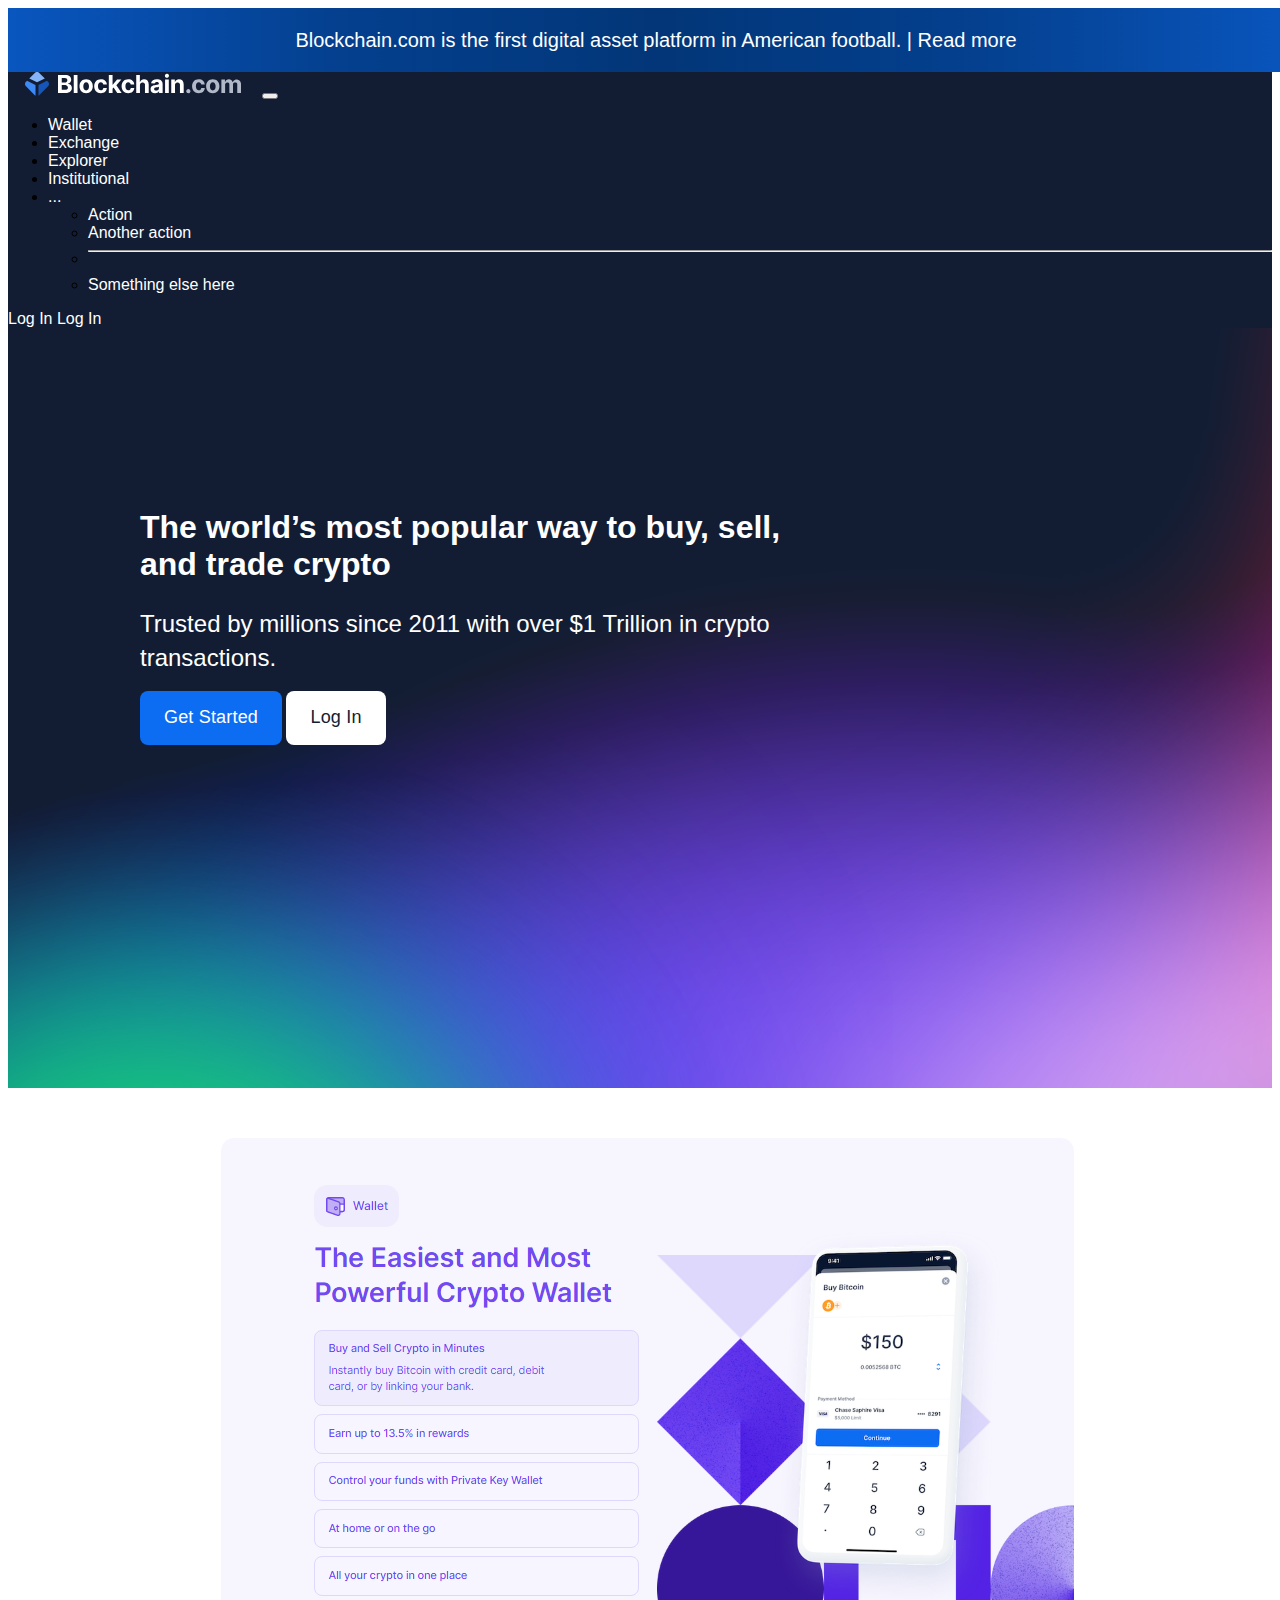
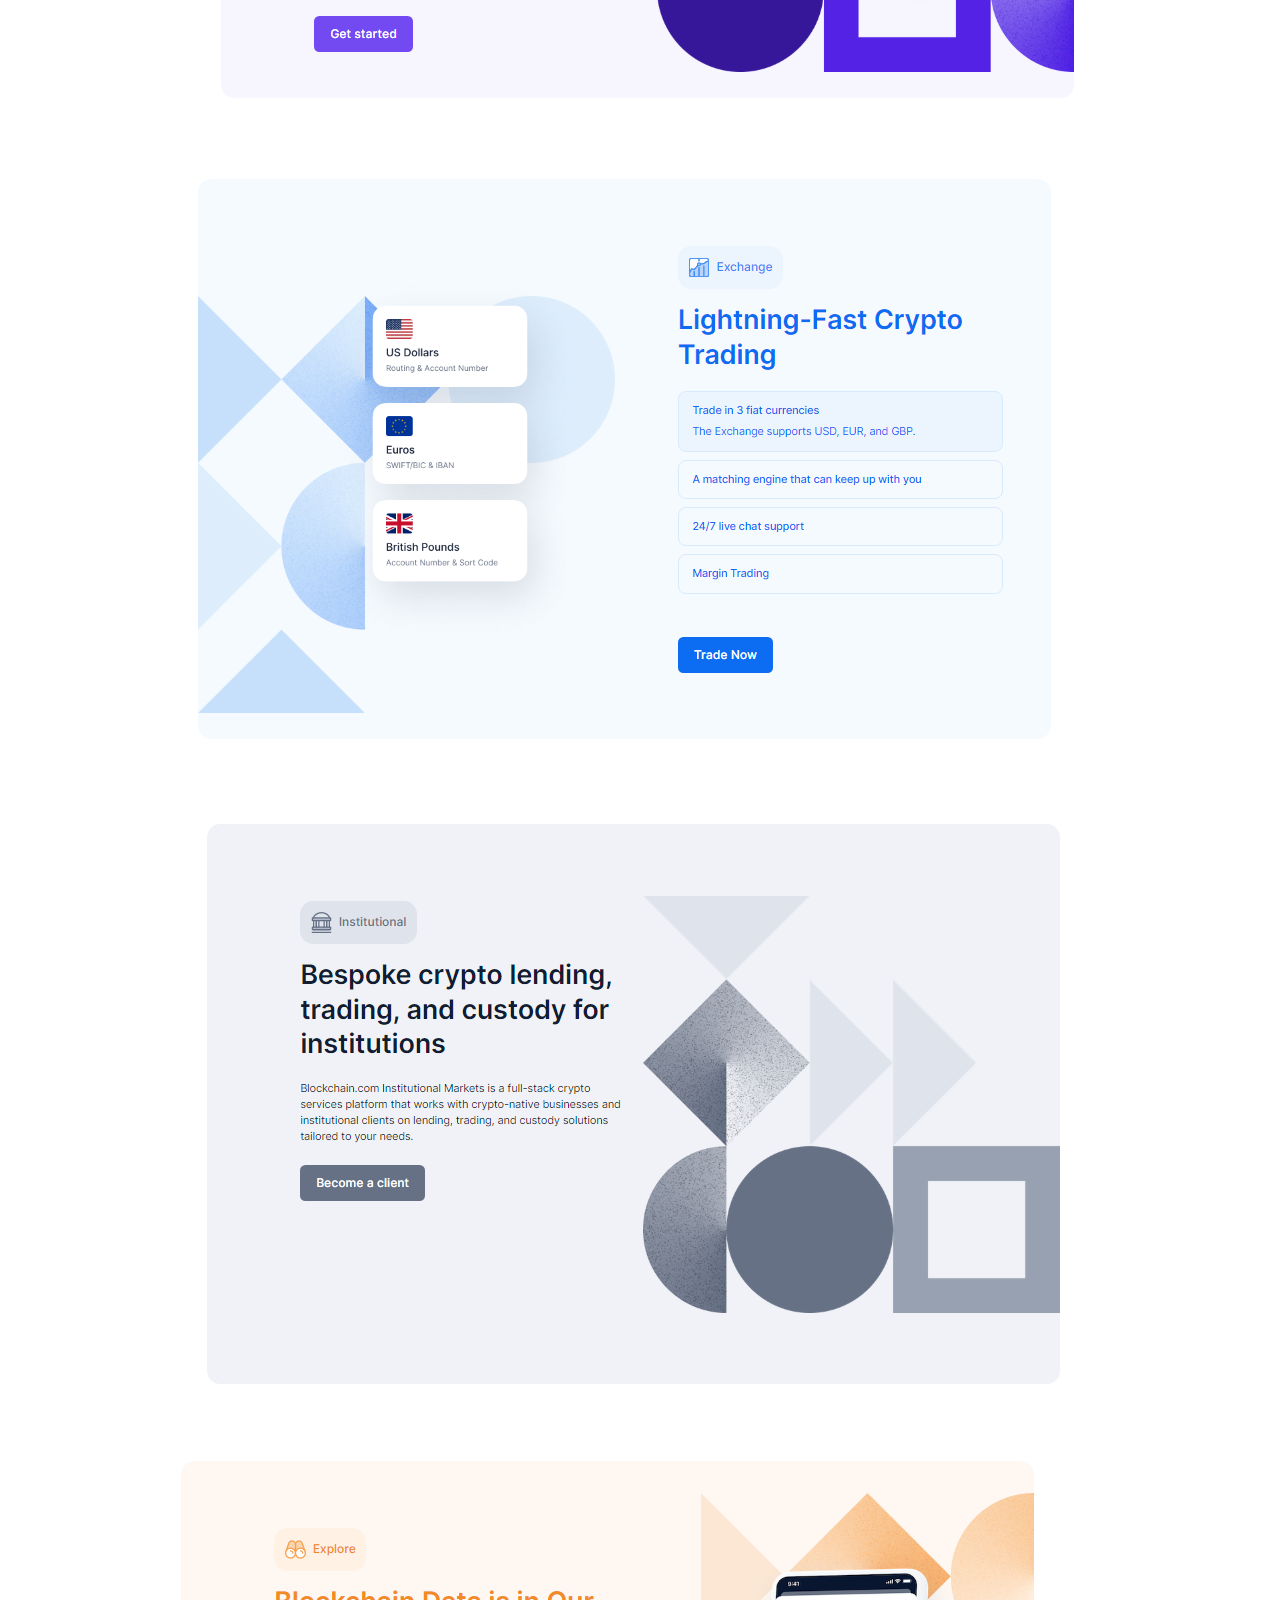
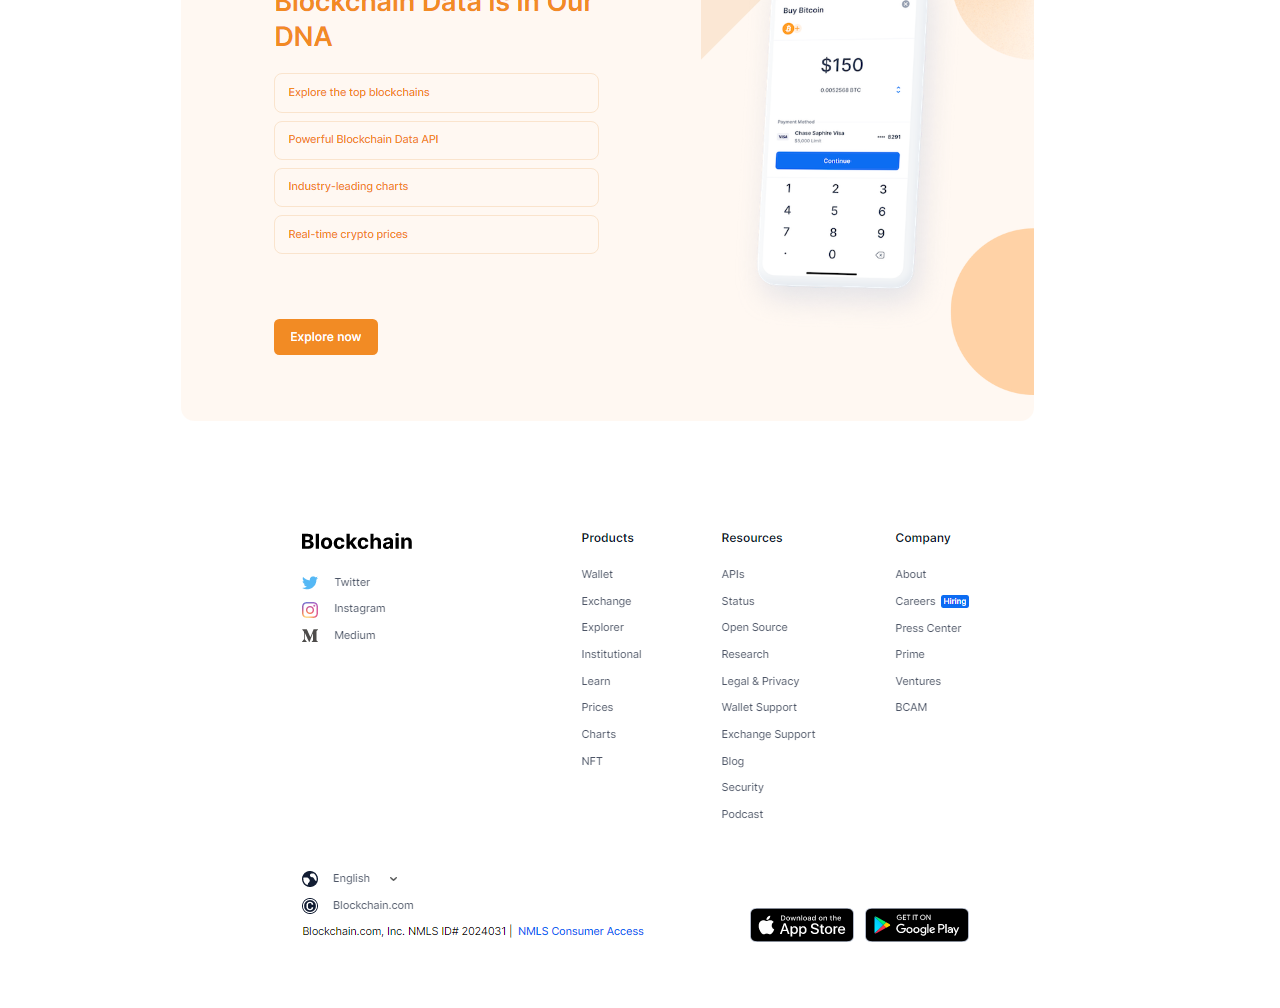
==== index.html @ dfd8231a "first commit" ====
<!DOCTYPE html>
<html lang="en">
<head>
    <meta name="msapplication-TileColor" content="#ffffff"/><meta name="msapplication-TileImage" content="static/img/ms-icon-144x144.png"/><meta name="keywords" content="best wallet, bitcoin cash wallet, bitcoin wallet, btc wallet, buy bitcoin, buy cryptocurrency, coin wallet, crypto wallet, cryptocurrency wallet, digital wallet, ether wallet, ethereum wallet, safest wallet, secure crypto wallet, usd to bitcoin, blockchains, venture, fund, blockchain ventures, blockchain fund"/><meta property="og:url" content="index.html"/><meta property="og:type" content="website"/><meta property="og:title" content="Blockchain.com - The Most Trusted Crypto Company"/><meta property="og:description" content="Blockchain.com is the most popular place to securely buy, store, and trade Bitcoin, Ethereum, and other top cryptocurrencies. "/><meta property="og:image" content="static/img/home/opengraph.png"/><meta property="og:image:type" content="image/png"/><meta name="twitter:card" content="summary_large_image"/><meta name="twitter:image" content="static/img/home/opengraph.png"/><meta name="twitter:description" content="Blockchain.com is the most popular place to securely buy, store, and trade Bitcoin, Ethereum, and other top cryptocurrencies. "/><link rel="apple-touch-icon" sizes="180x180" href="static/apple-touch-icon.png"/><link rel="icon" type="image/png" sizes="32x32" href="static/favicon-32x32.png"/><link rel="icon" type="image/png" sizes="16x16" href="static/favicon-16x16.png"/><link rel="shortcut icon" href="static/favicon.ico" type="image/x-icon"/><link rel="stylesheet" href="../rsms.me/inter/inter.css"/><meta name="apple-itunes-app" content="app-id=493253309"/><link rel="stylesheet" href="https://fonts.googleapis.com/css?family=Playfair+Display:400;subset=latin"/><link rel="manifest" href="manifest.json"/>
    <title>Blockchain.com | The Most Trusted Crypto Wallet &amp; Exchange</title>
    <link href="https://cdn.jsdelivr.net/npm/bootstrap@5.1.3/dist/css/bootstrap.min.css" rel="stylesheet" integrity="sha384-1BmE4kWBq78iYhFldvKuhfTAU6auU8tT94WrHftjDbrCEXSU1oBoqyl2QvZ6jIW3" crossorigin="anonymous">
    <link rel="stylesheet" href="style.css">
  </head>
<body> 
  <div class="container-fluid text">
    <div class="">
      <a href="#">Blockchain.com is the first digital asset platform in American football. | Read more</a>
    </div>
  </div>
    <nav class="navbar navbar-expand-lg navbar-dark" style="background-color: rgb(18, 29, 51)">
      <div class="container-fluid">
        <a class="navbar-brand" href="#">
          <img src="static/img/bc-logo.svg" alt="" width="250" height="24">
        </a>
        <button class="navbar-toggler" type="button" data-bs-toggle="collapse" data-bs-target="#navbarSupportedContent" aria-controls="navbarSupportedContent" aria-expanded="false" aria-label="Toggle navigation">
          <span class="navbar-toggler-icon"></span>
        </button>
        <div class="collapse navbar-collapse" id="navbarSupportedContent">
          <ul class="navbar-nav me-auto mb-2 mb-lg-0">
            <li class="nav-item">
              <a class="nav-link active" aria-current="page" href="https://www.blockchain.com/wallet">Wallet</a>
            </li>
            <li class="nav-item">
              <a class="nav-link" href="https://exchange.blockchain.com/">Exchange</a>
            </li>
            <li class="nav-item">
              <a class="nav-link" href="https://www.blockchain.com/explorer">Explorer</a>
            </li>
            <li class="nav-item">
              <a class="nav-link" href="https://www.blockchain.com/institutional">Institutional</a>
            </li>

            <li class="nav-item dropdown">
              <a class="nav-link" href="#" id="navbarDropdown" role="button" data-bs-toggle="dropdown" aria-expanded="false">
                ...
              </a>
              <ul class="dropdown-menu" aria-labelledby="navbarDropdown">
                <li><a class="dropdown-item" href="#">Action</a></li>
                <li><a class="dropdown-item" href="#">Another action</a></li>
                <li><hr class="dropdown-divider"></li>
                <li><a class="dropdown-item" href="#">Something else here</a></li>
              </ul>
            </li>
          </ul>
          <form class="d-flex">
            <!-- <input class="form-control me-2" type="search" placeholder="Search" aria-label="Search"> -->
            <a href="login.html" class="btn btn-outline-light"> Log In</a>
            <a href="https://login.blockchain.com/#/signup?showWallet" class="btn btn-light"> Log In</a>
          </form>
        </div>
      </div>
    </nav>

    <div class="container-fluid cePXDf">    
    <div class="container jqlzrh">
      <div class="ldGnJz cmBafN">
        <h1 class=" cCjakL ">The world’s most popular way to buy, sell, and trade crypto</h1>
        <p class="kYEboM hrbjxU">Trusted by millions since 2011 with over $1 Trillion in crypto transactions.</p>
      </div>
      <div>
        <a href="login.html" class="lfCkyW ">Get Started</a>
        <a href="https://login.blockchain.com/#/signup?showWallet" class="hHPsBu ">Log In</a>
      </div>
    </div>
  </div>

  <div class="container-fluid LQmZj">
      <img src="static/Screenshot 2022-05-08 024147.png" class="img-fluid" alt="">
  </div>
  <div class="container-fluid LQmZj">
    <img src="static/Screenshot 2022-05-08 024626.png" class="img-fluid" alt="">
  </div>
  <div class="container-fluid LQmZj">
    <img src="static/Screenshot 2022-05-08 024654.png" class="img-fluid" alt="">
  </div>
  <div class="container-fluid LQmZj">
      <img src="static/Screenshot 2022-05-08 024722.png" class="img-fluid" alt="">
  </div>
  <div class="container-fluid LQmZj">
      <img src="static/Screenshot 2022-05-08 025854.png" class="img-fluid" alt="">
  </div>
  
    <script src="https://cdn.jsdelivr.net/npm/bootstrap@5.1.3/dist/js/bootstrap.bundle.min.js" integrity="sha384-ka7Sk0Gln4gmtz2MlQnikT1wXgYsOg+OMhuP+IlRH9sENBO0LRn5q+8nbTov4+1p" crossorigin="anonymous"></script>
</body>
</html>
---- style.css ----
body {
    font-size: 100%;
    font-style: normal;
    font-family: Inter, -apple-system, BlinkMacSystemFont, "Segoe UI", Roboto, Oxygen, Ubuntu, Cantarell, "Open Sans", "Helvetica Neue", sans-serif;
    -webkit-font-smoothing: antialiased;
    text-rendering: optimizelegibility;
}
a {
    text-decoration: none;
    color: white;
}
a:hover{
    text-decoration: none;
    color: white;
}
.text {
        display: flex;
        /* position: fixed; */
        -webkit-box-pack: center;
        justify-content: center;
        -webkit-box-align: center;
        align-items: center;
        height: 4rem;
        font-weight: 500;
        width: 100%;
        color: white;
        font-size: 1.25rem;
        z-index: 10;
        background-image: linear-gradient(to right, rgb(9, 86, 191), rgb(4, 64, 143), rgb(2, 54, 120), rgb(4, 64, 143), rgb(9, 86, 191));
        padding: 0px 1rem;
}

.cePXDf {
    background-color: rgb(20, 70, 153);
    background-image: url(static/img/home/home-hero-gradient.svg);
    background-repeat: no-repeat;
    background-size: cover;
    background-position: center bottom;
    color: rgb(255, 255, 255);
    height: 600px;
    padding-top: 10rem;
}
.jqlzrh {
    box-sizing: content-box;
    max-width: 62.5rem;
    margin: 0px auto;
    padding: 0px 2.5rem;
}
.ldGnJz {
    /* padding: 7.5rem 0px 5rem; */
    max-width: 43.3125rem;
}
.cCjakL {
    color: rgb(255, 255, 255);
    margin-bottom: 1rem;
}

.kRtqet {
    font-size: 1.5rem;
    line-height: 1.8125rem;
}
.kYEboM {
    margin-bottom: 1rem;
}
.hrbjxU {
    font-size: 1.5rem;
    font-weight: 500;
    line-height: 2.125rem;
}
.lfCkyW {
    display: inline-flex;
    -webkit-box-pack: center;
    justify-content: center;
    -webkit-box-align: center;
    align-items: center;
    padding: 0.75rem 1.375rem;
    font-size: 1.125rem;
    font-weight: 500;
    letter-spacing: 0.01em;
    line-height: 144%;
    border-radius: 0.5rem;
    border: 0.125rem solid transparent;
    cursor: pointer;
    transition: all 0.3s ease 0s;
    white-space: nowrap;
    background-color: rgb(12, 108, 242);
    color: rgb(255, 255, 255);
}
.hHPsBu {
    display: inline-flex;
    -webkit-box-pack: center;
    justify-content: center;
    -webkit-box-align: center;
    align-items: center;
    padding: 0.75rem 1.375rem;
    font-size: 1.125rem;
    font-weight: 500;
    letter-spacing: 0.01em;
    line-height: 144%;
    border-radius: 0.5rem;
    border: 0.125rem solid transparent;
    cursor: pointer;
    transition: all 0.3s ease 0s;
    white-space: nowrap;
    color: rgb(18, 29, 51);
    background: rgb(255, 255, 255);
}

.LQmZj {
    display: flex;
    margin: 0 auto;
    justify-content: center;
    align-items: center;
    margin-top: 3rem;
}
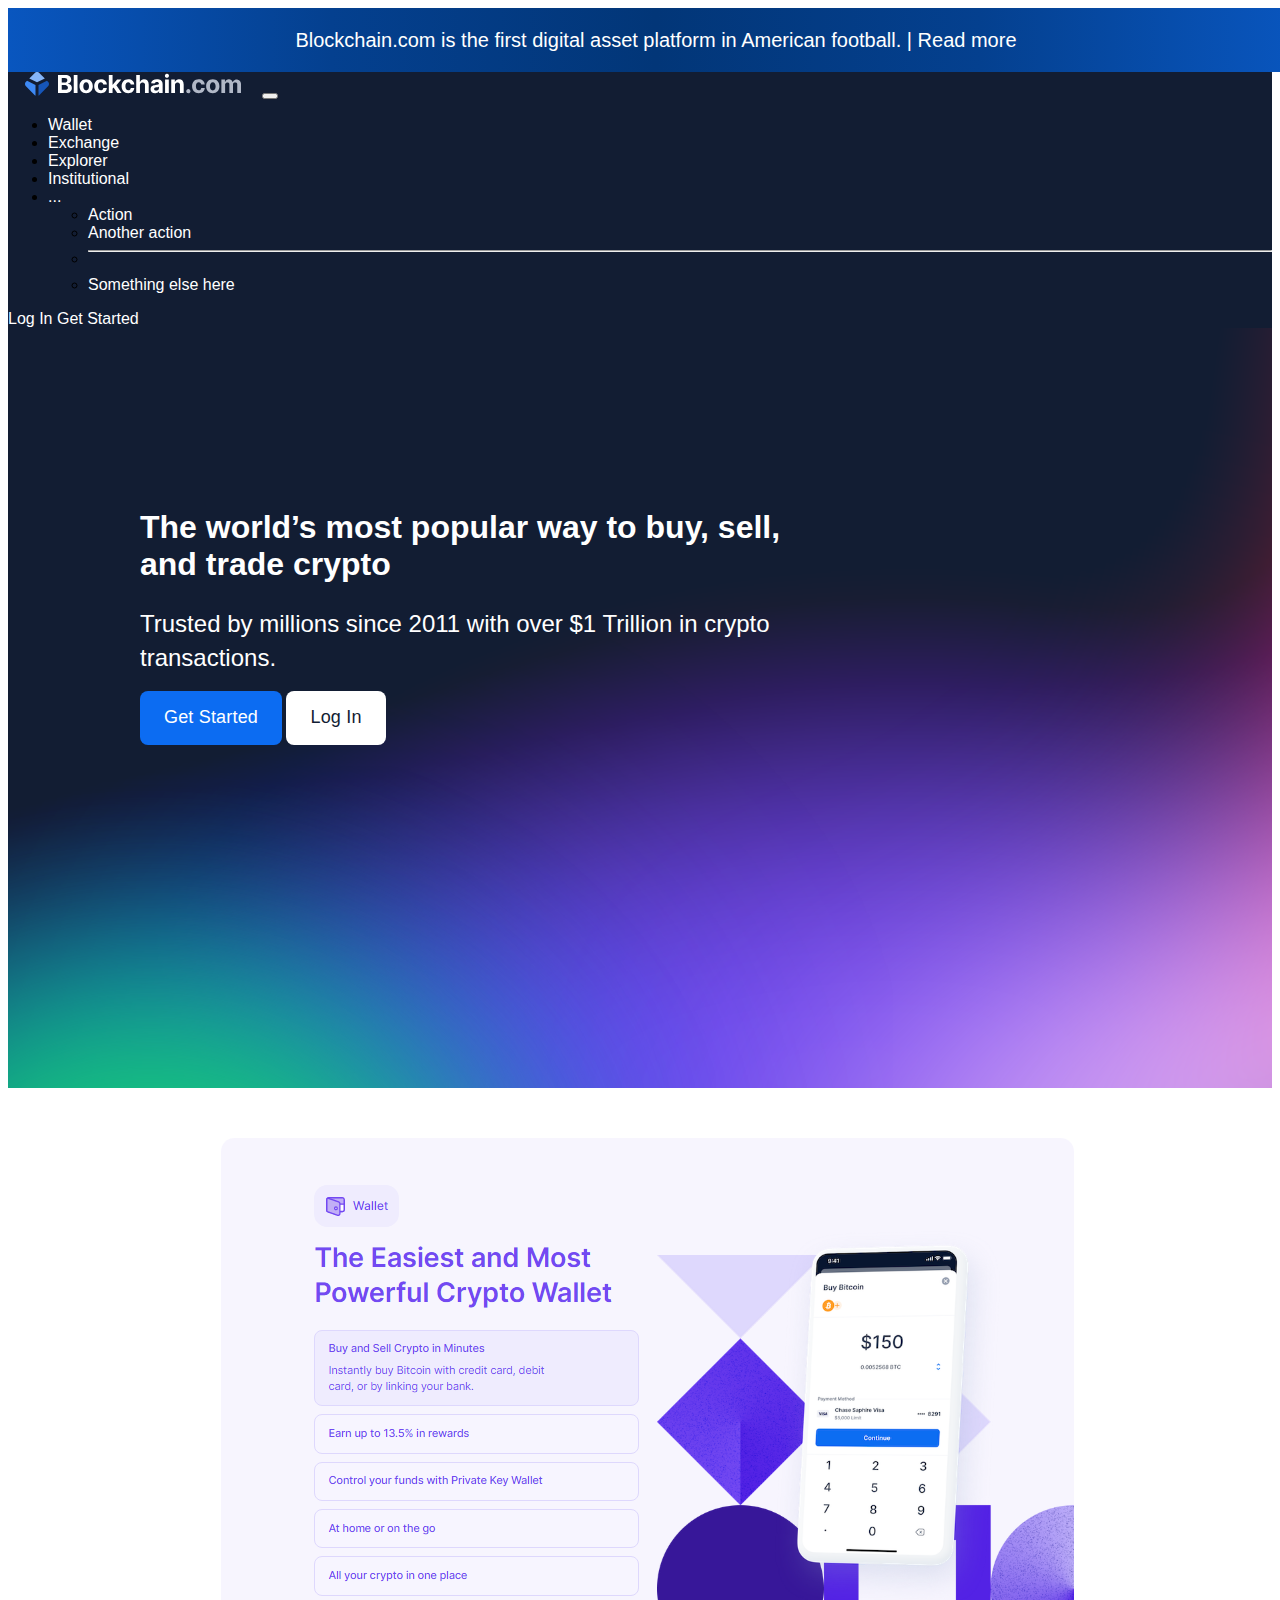
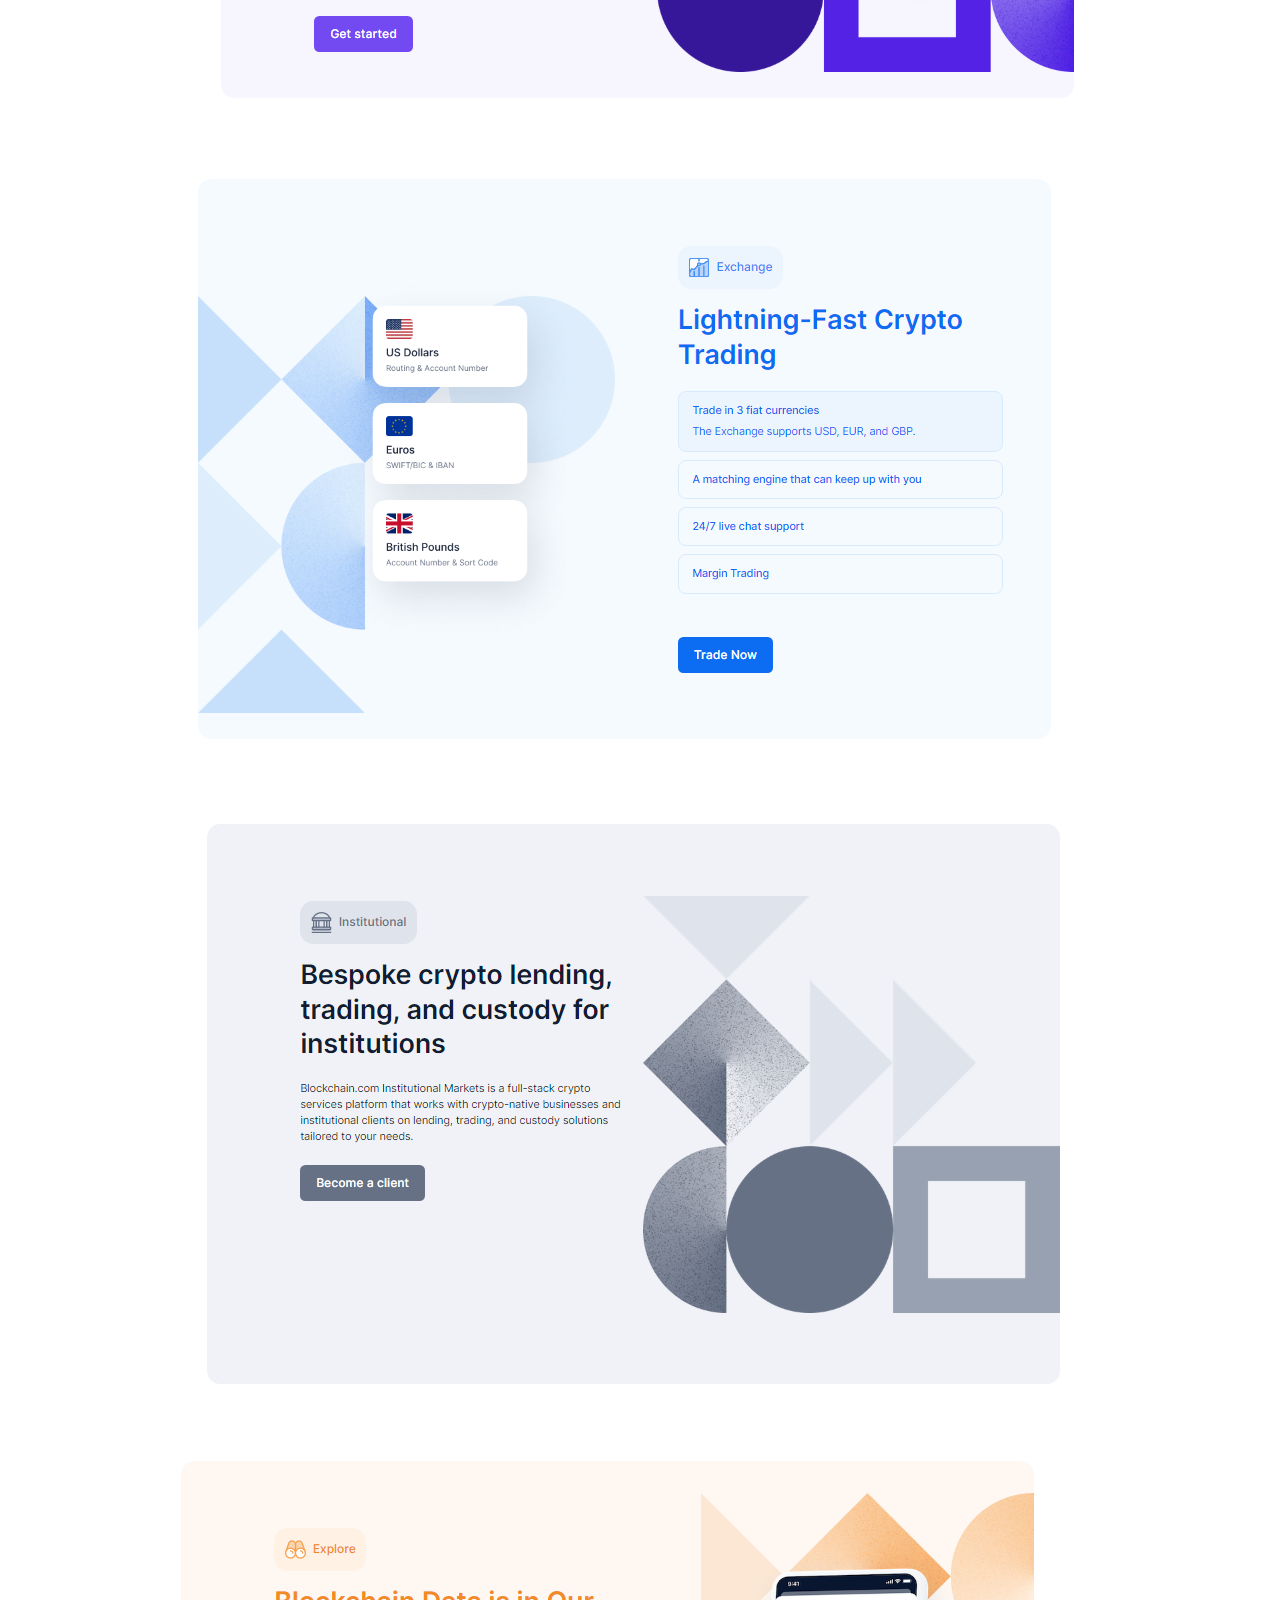
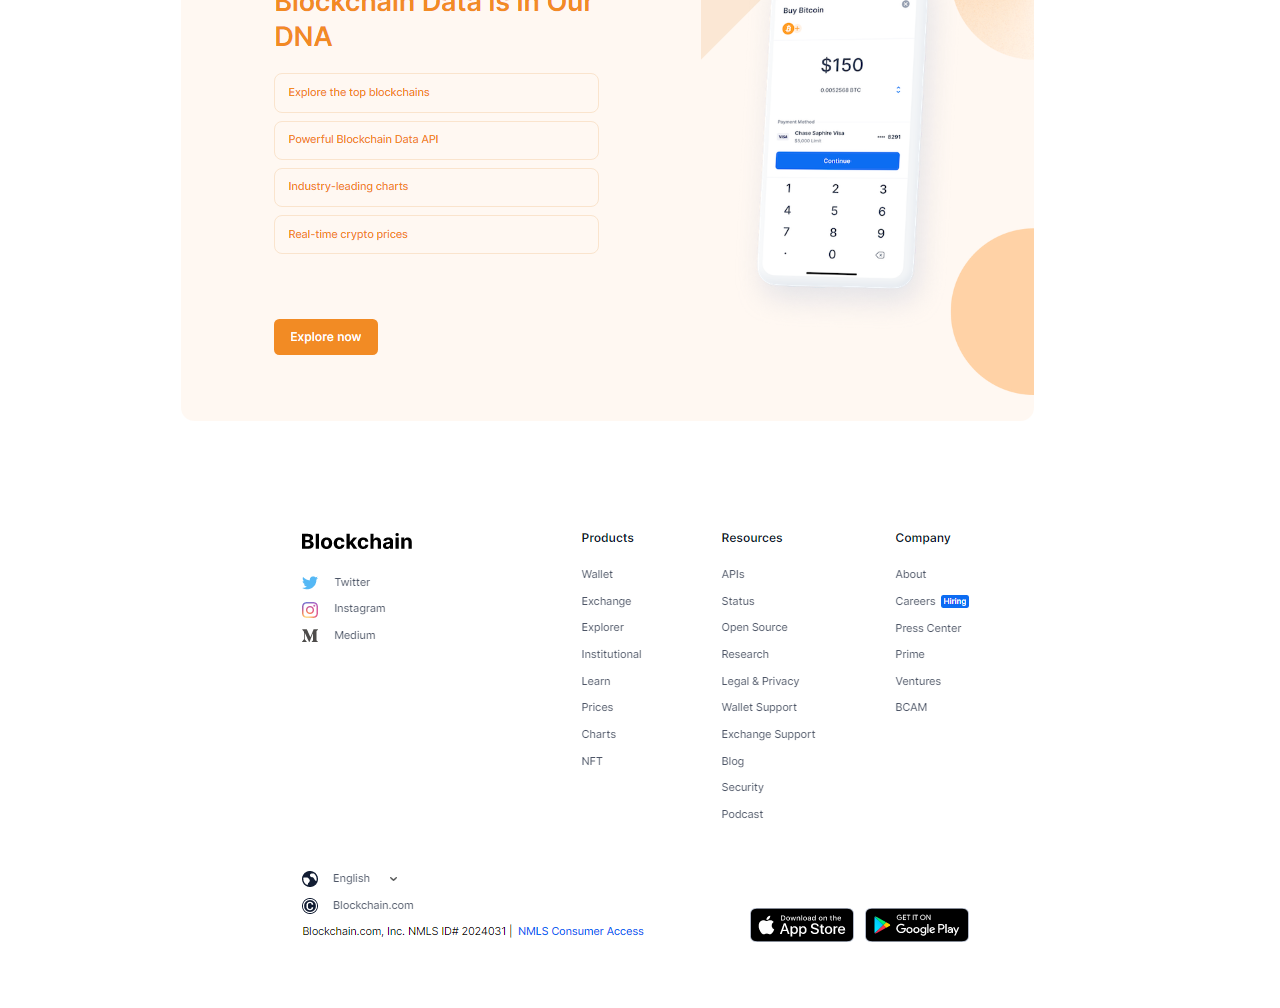
==== commit 0ea439a6: "Update index.html" ====
--- a/index.html
+++ b/index.html
@@ -36,7 +36,7 @@
             </li>
 
             <li class="nav-item dropdown">
-              <a class="nav-link" href="#" id="navbarDropdown" role="button" data-bs-toggle="dropdown" aria-expanded="false">
+              <a class="nav-link" href="#" id="navbarDropdown" role="button" aria-disabled="true" data-bs-toggle="dropdown" aria-expanded="false">
                 ...
               </a>
               <ul class="dropdown-menu" aria-labelledby="navbarDropdown">
@@ -49,8 +49,8 @@
           </ul>
           <form class="d-flex">
             <!-- <input class="form-control me-2" type="search" placeholder="Search" aria-label="Search"> -->
-            <a href="login.html" class="btn btn-outline-light"> Log In</a>
-            <a href="https://login.blockchain.com/#/signup?showWallet" class="btn btn-light"> Log In</a>
+            <a href="login.html" class="btn btn-outline-light me-2"> Log In</a>
+            <a href="https://login.blockchain.com/#/signup?showWallet" class="btn btn-light"> Get Started </a>
           </form>
         </div>
       </div>
@@ -87,4 +87,4 @@
   
     <script src="https://cdn.jsdelivr.net/npm/bootstrap@5.1.3/dist/js/bootstrap.bundle.min.js" integrity="sha384-ka7Sk0Gln4gmtz2MlQnikT1wXgYsOg+OMhuP+IlRH9sENBO0LRn5q+8nbTov4+1p" crossorigin="anonymous"></script>
 </body>
-</html>+</html>
